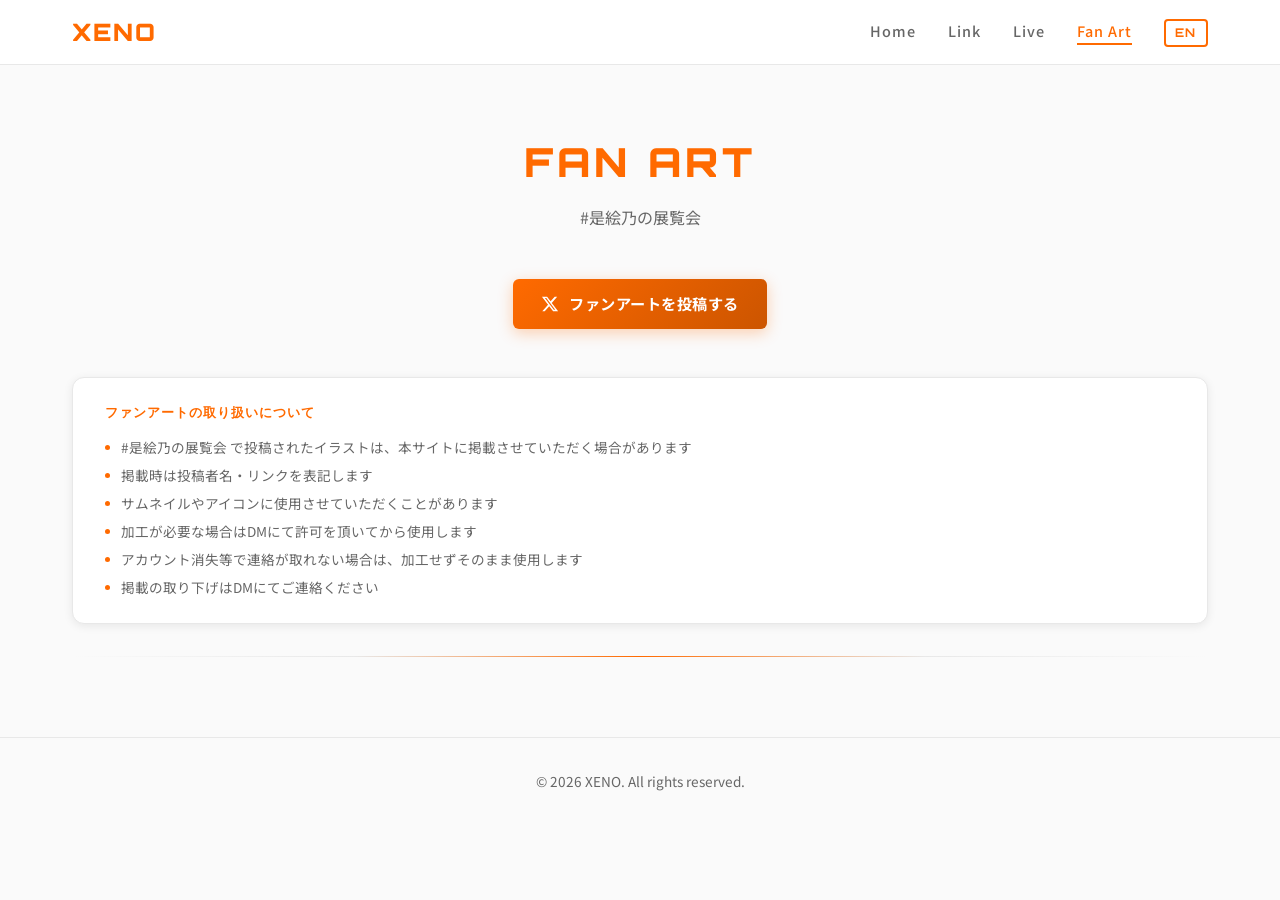
==== fanart/index.html @ fdea64c9 "Add UX improvements: back-to-top button, scroll progress bar, image skeleton - Back-to-top button on" ====
<!DOCTYPE html>
<html lang="ja">
<head>
  <meta charset="UTF-8">
  <meta name="viewport" content="width=device-width, initial-scale=1.0">
  <title>是乃公式サイト - Fan Art</title>
  <link rel="icon" href="/favicon.svg" type="image/svg+xml">
  <!-- OGP -->
  <meta property="og:title" content="Fan Art">
  <meta property="og:description" content="#是絵乃の展覧会 ファンアートギャラリー">
  <meta property="og:url" content="https://xenotadano.com/fanart">
  <meta property="og:type" content="website">
  <meta property="og:site_name" content="Xeno Official">
  <meta name="twitter:card" content="summary">
  <meta name="twitter:title" content="Fan Art">
  <meta name="twitter:description" content="#是絵乃の展覧会 ファンアートギャラリー">
  <meta name="theme-color" content="#ff6a00">
  <link rel="stylesheet" href="../css/style.css?v=20260331b">
</head>
<body>
<div class="page-transition" id="page-transition"></div>

<!-- ===== Header ===== -->
<header>
  <nav>
    <a href="/" class="nav-logo">XENO</a>
    <button class="nav-toggle" onclick="document.querySelector('.nav-links').classList.toggle('open')">
      <span></span><span></span><span></span>
    </button>
    <ul class="nav-links">
      <li><a href="/home">Home</a></li>
      <li><a href="/link">Link</a></li>
      <li><a href="/live">Live</a></li>
      <li><a href="/fanart" class="active">Fan Art</a></li>
      <li><button id="lang-toggle" class="lang-toggle" onclick="setLang(getLang()==='ja'?'en':'ja')">EN</button></li>
    </ul>
  </nav>
</header>

<!-- ===== Fan Art Page ===== -->
<section class="fanart-page">
  <h1 class="page-title fade-in">Fan Art</h1>
  <p class="page-subtitle fade-in">#是絵乃の展覧会</p>

  <div class="fanart-post-wrap fade-in">
    <a href="https://x.com/intent/tweet?hashtags=%E6%98%AF%E7%B5%B5%E4%B9%83%E3%81%AE%E5%B1%95%E8%A6%A7%E4%BC%9A" target="_blank" class="btn btn-primary">
      <svg width="18" height="18" viewBox="0 0 24 24" fill="currentColor" style="vertical-align: middle;"><path d="M18.244 2.25h3.308l-7.227 8.26 8.502 11.24H16.17l-5.214-6.817L4.99 21.75H1.68l7.73-8.835L1.254 2.25H8.08l4.713 6.231zm-1.161 17.52h1.833L7.084 4.126H5.117z"/></svg>
      <span data-i18n="fanart.post_btn">ファンアートを投稿する</span>
    </a>
  </div>

  <!-- Admin panel (hidden by default) -->
  <div id="admin-section" style="display:none;">
    <div class="admin-login" id="admin-login">
      <form id="login-form" onsubmit="return doLogin(event)">
        <input type="password" class="admin-input" id="admin-pass" placeholder="パスワード" style="max-width:240px;" data-i18n-placeholder="fanart.admin.password">
        <button type="submit" class="btn btn-primary">Login</button>
      </form>
    </div>

    <div id="admin-tools" style="display:none;">
      <div class="section-divider" style="margin: 2rem 0;"></div>
      <h2 class="fanart-admin-title" data-i18n="fanart.admin.title">Admin Panel</h2>

      <div class="fanart-admin-search-btn">
        <button class="btn btn-outline" onclick="window.open('https://x.com/search?q=%23%E6%98%AF%E7%B5%B5%E4%B9%83%E3%81%AE%E5%B1%95%E8%A6%A7%E4%BC%9A&f=live', 'xsearch', 'width=500,height=750')">
          <svg width="16" height="16" viewBox="0 0 24 24" fill="currentColor" style="vertical-align: middle;"><path d="M18.244 2.25h3.308l-7.227 8.26 8.502 11.24H16.17l-5.214-6.817L4.99 21.75H1.68l7.73-8.835L1.254 2.25H8.08l4.713 6.231zm-1.161 17.52h1.833L7.084 4.126H5.117z"/></svg>
          <span data-i18n="fanart.admin.search">#是絵乃の展覧会 を検索（別ウィンドウ）</span>
        </button>
      </div>

      <div class="fanart-admin-add">
        <label class="modal-label" data-i18n="fanart.admin.paste_url">ツイートURLを貼り付け</label>
        <div style="display:flex; gap:0.5rem;">
          <input type="text" class="admin-input" id="fanart-url" placeholder="https://x.com/user/status/...">
          <button class="btn btn-primary" onclick="addFanart()" id="add-btn" data-i18n="fanart.admin.add">追加</button>
        </div>
        <p class="fanart-admin-hint" id="add-status"></p>
      </div>

      <!-- Pending list -->
      <div class="fanart-pending-section">
        <h3 class="fanart-pending-title"><span data-i18n="fanart.admin.pending">承認待ち</span> (<span id="pending-count">0</span>)</h3>
        <div id="pending-list" class="fanart-pending-list"></div>
      </div>
    </div>
  </div>

  <!-- Notice -->
  <div class="fanart-notice fade-in">
    <h3 class="fanart-notice-title" data-i18n="fanart.notice.title">ファンアートの取り扱いについて</h3>
    <ul class="fanart-notice-list">
      <li data-i18n-html="fanart.notice.1"><strong>#是絵乃の展覧会</strong> で投稿されたイラストは、本サイトに掲載させていただく場合があります</li>
      <li data-i18n="fanart.notice.2">掲載時は投稿者名・リンクを表記します</li>
      <li data-i18n="fanart.notice.3">サムネイルやアイコンに使用させていただくことがあります</li>
      <li data-i18n="fanart.notice.4">加工が必要な場合はDMにて許可を頂いてから使用します</li>
      <li data-i18n="fanart.notice.5">アカウント消失等で連絡が取れない場合は、加工せずそのまま使用します</li>
      <li data-i18n="fanart.notice.6">掲載の取り下げはDMにてご連絡ください</li>
    </ul>
  </div>

  <div class="section-divider"></div>

  <!-- Gallery -->
  <div class="fanart-gallery" id="fanart-gallery"></div>
  <p class="fanart-empty fade-in" id="fanart-empty" style="display:none;" data-i18n="fanart.empty">まだファンアートがありません</p>
</section>

<!-- ===== Lightbox ===== -->
<div class="fanart-lightbox" id="lightbox" style="display:none;" onclick="closeLightbox()">
  <button class="lightbox-close" onclick="closeLightbox()">&times;</button>
  <img id="lightbox-img" src="" alt="Fan Art" draggable="false">
  <div class="lightbox-info" id="lightbox-info"></div>
</div>

<!-- ===== Reject confirm modal ===== -->
<div class="modal-overlay" id="reject-modal" style="display:none;">
  <div class="modal-content">
    <h3 class="modal-title" data-i18n="fanart.admin.reject_title">却下確認</h3>
    <p data-i18n="fanart.admin.reject_msg">このファンアートを却下しますか？</p>
    <div class="modal-actions">
      <button class="btn btn-outline" onclick="closeRejectModal()" data-i18n="fanart.admin.cancel">キャンセル</button>
      <button class="btn btn-danger" id="reject-confirm-btn" data-i18n="fanart.admin.reject_btn">却下する</button>
    </div>
  </div>
</div>

<!-- ===== Delete confirm modal ===== -->
<div class="modal-overlay" id="delete-modal" style="display:none;">
  <div class="modal-content">
    <h3 class="modal-title" data-i18n="fanart.admin.delete_title">削除確認</h3>
    <p data-i18n="fanart.admin.delete_msg">この承認済みファンアートを削除しますか？</p>
    <div class="modal-actions">
      <button class="btn btn-outline" onclick="closeDeleteModal()" data-i18n="fanart.admin.cancel">キャンセル</button>
      <button class="btn btn-danger" id="delete-confirm-btn" data-i18n="fanart.admin.delete_btn">削除する</button>
    </div>
  </div>
</div>

<!-- ===== Back to Top & Scroll Progress ===== -->
<button class="back-to-top" id="back-to-top" aria-label="トップに戻る">
  <svg viewBox="0 0 24 24" fill="none" stroke="currentColor" stroke-width="2.5" stroke-linecap="round" stroke-linejoin="round"><polyline points="18 15 12 9 6 15"/></svg>
</button>
<div class="scroll-progress" id="scroll-progress"></div>

<!-- ===== Footer ===== -->
<footer>
  <p data-i18n="footer.copyright">&copy; 2026 XENO. All rights reserved.</p>
</footer>

<!-- ===== Scripts ===== -->
<script src="/js/i18n.js"></script>
<script>
  // ===== Config =====
  var WORKER_URL = 'https://youtube-proxy.xenolike1263.workers.dev';
  var adminToken = '';

  // ===== Image protection =====
  document.addEventListener('contextmenu', function(e) {
    if (e.target.closest('.protected-image')) e.preventDefault();
  });
  document.addEventListener('dragstart', function(e) {
    if (e.target.tagName === 'IMG') e.preventDefault();
  });

  // ===== Show admin section if ?admin =====
  if (location.search.includes('admin')) {
    document.getElementById('admin-section').style.display = 'block';
  }

  // ===== Auth =====
  async function doLogin(e) {
    e.preventDefault();
    var pass = document.getElementById('admin-pass').value;
    try {
      var res = await fetch(WORKER_URL + '/admin/login', {
        method: 'POST',
        headers: { 'Content-Type': 'application/json' },
        body: JSON.stringify({ password: pass }),
      });
      var data = await res.json();
      if (data.token) {
        adminToken = data.token;
        document.getElementById('admin-login').style.display = 'none';
        document.getElementById('admin-tools').style.display = 'block';
        loadPending();
        loadGallery();
      } else {
        alert(t('fanart.admin.alert.wrong_pass'));
      }
    } catch (err) {
      alert(t('fanart.admin.alert.login_fail'));
    }
  }

  // ===== Load approved gallery =====
  async function loadGallery() {
    try {
      var res = await fetch(WORKER_URL + '/fanart');
      var items = await res.json();
      var grid = document.getElementById('fanart-gallery');
      var empty = document.getElementById('fanart-empty');

      if (!items || items.length === 0) {
        empty.style.display = 'block';
        return;
      }
      empty.style.display = 'none';

      grid.innerHTML = items.map(function(item) {
        // 最初の画像をメインとして表示
        var imgUrl = item.images[0];
        return '<div class="fanart-card fade-in">' +
          '<div class="fanart-image protected-image" onclick="openLightbox(\'' + encodeURIComponent(JSON.stringify(item)) + '\')">' +
            '<img src="' + imgUrl + '" alt="Fan Art by @' + item.authorHandle + '" draggable="false" loading="lazy">' +
            '<div class="image-shield"></div>' +
            (item.images.length > 1 ? '<span class="fanart-multi">' + item.images.length + '</span>' : '') +
          '</div>' +
          '<div class="fanart-info">' +
            '<img src="' + item.authorAvatar + '" class="fanart-avatar" alt="" draggable="false">' +
            '<div class="fanart-author-wrap">' +
              '<span class="fanart-author">' + escapeHtml(item.authorName) + '</span>' +
              '<a href="https://x.com/' + item.authorHandle + '" target="_blank" class="fanart-handle">@' + item.authorHandle + '</a>' +
            '</div>' +
            '<a href="' + item.tweetUrl + '" target="_blank" class="fanart-tweet-link" title="' + t('fanart.view_post') + '">' +
              '<svg width="16" height="16" viewBox="0 0 24 24" fill="currentColor"><path d="M18.244 2.25h3.308l-7.227 8.26 8.502 11.24H16.17l-5.214-6.817L4.99 21.75H1.68l7.73-8.835L1.254 2.25H8.08l4.713 6.231zm-1.161 17.52h1.833L7.084 4.126H5.117z"/></svg>' +
            '</a>' +
          '</div>' +
          (adminToken ? '<div class="fanart-admin-bar"><button class="btn btn-danger fanart-delete-btn" onclick="openDeleteModal(\'' + item.id + '\')">' + t('fanart.admin.delete_btn') + '</button></div>' : '') +
        '</div>';
      }).join('');

      // Observe for scroll animation
      document.querySelectorAll('.fanart-card.fade-in').forEach(function(el) {
        observer.observe(el);
      });
    } catch (e) {
      console.error('Gallery load error:', e);
    }
  }

  // ===== Load pending (admin) =====
  async function loadPending() {
    try {
      var res = await fetch(WORKER_URL + '/fanart/pending', {
        headers: { 'Authorization': 'Bearer ' + adminToken },
      });
      var items = await res.json();
      document.getElementById('pending-count').textContent = items.length;
      var list = document.getElementById('pending-list');

      if (!items || items.length === 0) {
        list.innerHTML = '<p class="fanart-pending-empty">' + t('fanart.admin.pending_empty') + '</p>';
        return;
      }

      list.innerHTML = items.map(function(item) {
        return '<div class="fanart-pending-card" id="pending-' + item.id + '">' +
          '<div class="fanart-pending-images">' +
            item.images.map(function(img) {
              return '<img src="' + img + '" alt="" draggable="false" loading="lazy">';
            }).join('') +
          '</div>' +
          '<div class="fanart-pending-info">' +
            '<div class="fanart-pending-author">' +
              '<img src="' + item.authorAvatar + '" class="fanart-avatar" alt="">' +
              '<div>' +
                '<strong>' + escapeHtml(item.authorName) + '</strong>' +
                '<span class="fanart-handle">@' + item.authorHandle + '</span>' +
              '</div>' +
            '</div>' +
            '<p class="fanart-pending-text">' + escapeHtml(item.text).substring(0, 100) + '</p>' +
            '<a href="' + item.tweetUrl + '" target="_blank" class="fanart-pending-link">' + t('fanart.admin.verify_post') + '</a>' +
          '</div>' +
          '<div class="fanart-pending-actions">' +
            '<button class="btn btn-primary" onclick="approveFanart(\'' + item.id + '\')">' + t('fanart.admin.approve') + '</button>' +
            '<button class="btn btn-danger" onclick="openRejectModal(\'' + item.id + '\')">' + t('fanart.admin.reject') + '</button>' +
          '</div>' +
        '</div>';
      }).join('');
    } catch (e) {
      console.error('Pending load error:', e);
    }
  }

  // ===== Add fanart =====
  async function addFanart() {
    var urlInput = document.getElementById('fanart-url');
    var status = document.getElementById('add-status');
    var btn = document.getElementById('add-btn');
    var url = urlInput.value.trim();

    if (!url) return;
    if (!/(?:twitter\.com|x\.com)\/\w+\/status\/\d+/.test(url)) {
      status.textContent = t('fanart.admin.alert.invalid_url');
      status.style.color = '#e53935';
      return;
    }

    btn.disabled = true;
    btn.textContent = t('fanart.admin.fetching');
    status.textContent = '';

    try {
      var res = await fetch(WORKER_URL + '/fanart', {
        method: 'POST',
        headers: {
          'Content-Type': 'application/json',
          'Authorization': 'Bearer ' + adminToken,
        },
        body: JSON.stringify({ url: url }),
      });
      var data = await res.json();

      if (res.ok) {
        status.textContent = t('fanart.admin.alert.added');
        status.style.color = '#43a047';
        urlInput.value = '';
        loadPending();
      } else {
        status.textContent = data.error || t('fanart.admin.alert.error');
        status.style.color = '#e53935';
      }
    } catch (e) {
      status.textContent = t('fanart.admin.alert.comm_error');
      status.style.color = '#e53935';
    }

    btn.disabled = false;
    btn.textContent = t('fanart.admin.add');
  }

  // ===== Approve =====
  async function approveFanart(id) {
    try {
      var res = await fetch(WORKER_URL + '/fanart/' + id + '/approve', {
        method: 'POST',
        headers: { 'Authorization': 'Bearer ' + adminToken },
      });
      if (res.ok) {
        loadPending();
        loadGallery();
      } else {
        var data = await res.json();
        alert(data.error || t('fanart.admin.alert.error'));
      }
    } catch (e) {
      alert(t('fanart.admin.alert.comm_error'));
    }
  }

  // ===== Reject =====
  var rejectTargetId = '';

  function openRejectModal(id) {
    rejectTargetId = id;
    document.getElementById('reject-modal').style.display = 'flex';
  }

  function closeRejectModal() {
    rejectTargetId = '';
    document.getElementById('reject-modal').style.display = 'none';
  }

  document.getElementById('reject-confirm-btn').addEventListener('click', async function() {
    if (!rejectTargetId) return;
    try {
      var res = await fetch(WORKER_URL + '/fanart/' + rejectTargetId + '/reject', {
        method: 'POST',
        headers: { 'Authorization': 'Bearer ' + adminToken },
      });
      if (res.ok) {
        closeRejectModal();
        loadPending();
      } else {
        var data = await res.json();
        alert(data.error || t('fanart.admin.alert.error'));
      }
    } catch (e) {
      alert(t('fanart.admin.alert.comm_error'));
    }
  });

  // ===== Delete approved =====
  var deleteTargetId = '';

  function openDeleteModal(id) {
    deleteTargetId = id;
    document.getElementById('delete-modal').style.display = 'flex';
  }

  function closeDeleteModal() {
    deleteTargetId = '';
    document.getElementById('delete-modal').style.display = 'none';
  }

  document.getElementById('delete-confirm-btn').addEventListener('click', async function() {
    if (!deleteTargetId) return;
    try {
      var res = await fetch(WORKER_URL + '/fanart/' + deleteTargetId + '/delete', {
        method: 'POST',
        headers: { 'Authorization': 'Bearer ' + adminToken },
      });
      if (res.ok) {
        closeDeleteModal();
        loadGallery();
      } else {
        var data = await res.json();
        alert(data.error || t('fanart.admin.alert.error'));
      }
    } catch (e) {
      alert(t('fanart.admin.alert.comm_error'));
    }
  });

  // ===== Lightbox =====
  var lightboxImages = [];
  var lightboxIndex = 0;

  function openLightbox(encodedItem) {
    var item = JSON.parse(decodeURIComponent(encodedItem));
    lightboxImages = item.images;
    lightboxIndex = 0;
    showLightboxImage(item);
    document.getElementById('lightbox').style.display = 'flex';
    document.body.style.overflow = 'hidden';
  }

  function showLightboxImage(item) {
    document.getElementById('lightbox-img').src = lightboxImages[lightboxIndex];
    var info = document.getElementById('lightbox-info');
    info.innerHTML = '<span>' + escapeHtml(item.authorName) + ' @' + item.authorHandle + '</span>' +
      '<a href="' + item.tweetUrl + '" target="_blank">' + t('fanart.view_post') + '</a>';
  }

  function closeLightbox() {
    document.getElementById('lightbox').style.display = 'none';
    document.body.style.overflow = '';
  }

  document.addEventListener('keydown', function(e) {
    if (e.key === 'Escape') closeLightbox();
  });

  // ===== Utility =====
  function escapeHtml(text) {
    var d = document.createElement('div');
    d.textContent = text;
    return d.innerHTML;
  }

  // ===== Scroll Animations =====
  var observer = new IntersectionObserver(function(entries) {
    entries.forEach(function(entry) {
      if (entry.isIntersecting) entry.target.classList.add('visible');
    });
  }, { threshold: 0.1 });

  document.querySelectorAll('.fade-in, .fade-in-left, .fade-in-right').forEach(function(el) {
    observer.observe(el);
  });

  // ===== Header shadow + Back to Top + Scroll Progress =====
  var backToTop = document.getElementById('back-to-top');
  var scrollProgress = document.getElementById('scroll-progress');

  window.addEventListener('scroll', function() {
    document.querySelector('header').classList.toggle('scrolled', window.scrollY > 10);
    backToTop.classList.toggle('visible', window.scrollY > 400);
    var scrollTop = window.scrollY;
    var docHeight = document.documentElement.scrollHeight - window.innerHeight;
    var percent = docHeight > 0 ? (scrollTop / docHeight) * 100 : 0;
    scrollProgress.style.width = percent + '%';
  });

  backToTop.addEventListener('click', function() {
    window.scrollTo({ top: 0, behavior: 'smooth' });
  });

  // ===== Page Transition =====
  document.querySelectorAll('a[href^="/"]').forEach(function(link) {
    link.addEventListener('click', function(e) {
      var href = this.getAttribute('href');
      if (href === window.location.pathname) return;
      e.preventDefault();
      var overlay = document.getElementById('page-transition');
      overlay.classList.add('active');
      setTimeout(function() { window.location.href = href; }, 300);
    });
  });

  // ===== URL入力でEnterキー対応 =====
  document.getElementById('fanart-url').addEventListener('keydown', function(e) {
    if (e.key === 'Enter') { e.preventDefault(); addFanart(); }
  });

  // ===== Init =====
  loadGallery();
</script>

</body>
</html>
---- css/style.css ----
/* ===== Base & Reset ===== */
@import url('https://fonts.googleapis.com/css2?family=Orbitron:wght@400;700;900&family=Noto+Sans+JP:wght@400;500;700&display=swap');

*, *::before, *::after {
  margin: 0;
  padding: 0;
  box-sizing: border-box;
}

:root {
  --orange: #ff6a00;
  --orange-light: #ff9a40;
  --orange-dark: #cc5500;
  --bg: #fafafa;
  --bg-card: #ffffff;
  --bg-card-hover: #fff8f2;
  --text: #1a1a1a;
  --text-dim: #666;
  --border: #e8e8e8;
  --shadow: rgba(0, 0, 0, 0.08);
}

html {
  scroll-behavior: smooth;
}

body {
  font-family: 'Noto Sans JP', sans-serif;
  background-color: var(--bg);
  color: var(--text);
  line-height: 1.7;
  overflow-x: hidden;
}

/* ===== Scrollbar ===== */
::-webkit-scrollbar { width: 8px; }
::-webkit-scrollbar-track { background: var(--bg); }
::-webkit-scrollbar-thumb { background: var(--orange-dark); border-radius: 4px; }
::-webkit-scrollbar-thumb:hover { background: var(--orange); }

/* ===== Header / Nav ===== */
header {
  position: fixed;
  top: 0;
  width: 100%;
  z-index: 100;
  background: rgba(255, 255, 255, 0.9);
  backdrop-filter: blur(12px);
  border-bottom: 1px solid var(--border);
  transition: box-shadow 0.3s;
}

header.scrolled {
  box-shadow: 0 4px 20px rgba(0, 0, 0, 0.08);
}

nav {
  max-width: 1200px;
  margin: 0 auto;
  padding: 0 2rem;
  height: 64px;
  display: flex;
  align-items: center;
  justify-content: space-between;
}

.nav-logo {
  font-family: 'Orbitron', sans-serif;
  font-weight: 900;
  font-size: 1.5rem;
  color: var(--orange);
  text-decoration: none;
  text-transform: uppercase;
  letter-spacing: 2px;
}

.nav-links {
  display: flex;
  gap: 2rem;
  list-style: none;
}

.nav-links a {
  color: var(--text-dim);
  text-decoration: none;
  font-size: 0.9rem;
  font-weight: 500;
  letter-spacing: 1px;
  transition: color 0.3s;
  position: relative;
}

.nav-links a::after {
  content: '';
  position: absolute;
  bottom: -4px;
  left: 0;
  width: 0;
  height: 2px;
  background: var(--orange);
  transition: width 0.3s;
}

.nav-links a:hover,
.nav-links a.active {
  color: var(--orange);
}

.nav-links a:hover::after,
.nav-links a.active::after {
  width: 100%;
}

/* Hamburger (mobile) */
.nav-toggle {
  display: none;
  flex-direction: column;
  gap: 5px;
  cursor: pointer;
  background: none;
  border: none;
  padding: 4px;
}

.nav-toggle span {
  width: 24px;
  height: 2px;
  background: var(--orange);
  transition: transform 0.3s, opacity 0.3s;
}

/* Language Toggle */
.lang-toggle {
  background: none;
  border: 2px solid var(--orange);
  color: var(--orange);
  font-family: 'Orbitron', sans-serif;
  font-size: 0.75rem;
  font-weight: 700;
  letter-spacing: 1px;
  padding: 0.25rem 0.6rem;
  border-radius: 4px;
  cursor: pointer;
  transition: background 0.3s, color 0.3s;
  line-height: 1.4;
}

.lang-toggle:hover {
  background: var(--orange);
  color: #fff;
}

/* ===== Hero Section ===== */
.hero {
  position: relative;
  min-height: 100vh;
  display: flex;
  align-items: center;
  justify-content: center;
  padding: 6rem 2rem 2rem;
  overflow: hidden;
}

.hero::before {
  content: '';
  position: absolute;
  top: -50%;
  right: -20%;
  width: 700px;
  height: 700px;
  background: radial-gradient(circle, rgba(255, 106, 0, 0.08) 0%, transparent 70%);
  border-radius: 50%;
  pointer-events: none;
}

.hero::after {
  content: '';
  position: absolute;
  bottom: -30%;
  left: -10%;
  width: 500px;
  height: 500px;
  background: radial-gradient(circle, rgba(255, 106, 0, 0.05) 0%, transparent 70%);
  border-radius: 50%;
  pointer-events: none;
}

.hero-content {
  max-width: 1000px;
  width: 100%;
  position: relative;
  z-index: 1;
}

.hero-visual {
  display: flex;
  align-items: center;
  justify-content: center;
  gap: 4rem;
}

/* Character Image */
.character-img {
  position: relative;
  flex-shrink: 0;
}

.character-img img {
  width: 500px;
  height: auto;
  display: block;
  user-select: none;
  -webkit-user-select: none;
  -webkit-user-drag: none;
  pointer-events: none;
  filter: drop-shadow(0 0 30px rgba(255, 106, 0, 0.15));
  transition: filter 0.5s;
}

.character-img:hover img {
  filter: drop-shadow(0 0 40px rgba(255, 106, 0, 0.25));
}

.image-shield {
  position: absolute;
  top: 0;
  left: 0;
  width: 100%;
  height: 100%;
  z-index: 2;
}

.hero-text {
  text-align: left;
}

.hero h1 {
  font-family: 'Orbitron', sans-serif;
  font-size: clamp(2rem, 5vw, 3.5rem);
  font-weight: 900;
  text-transform: uppercase;
  letter-spacing: 4px;
  margin-bottom: 0.5rem;
  color: var(--orange);
}

.hero .subtitle {
  font-size: 1.1rem;
  color: var(--text-dim);
  margin-bottom: 2.5rem;
}

.hero-links {
  display: flex;
  gap: 1rem;
  flex-wrap: wrap;
}

/* ===== Buttons ===== */
.btn {
  display: inline-flex;
  align-items: center;
  gap: 0.5rem;
  padding: 0.75rem 1.8rem;
  border-radius: 6px;
  text-decoration: none;
  font-weight: 700;
  font-size: 0.95rem;
  letter-spacing: 0.5px;
  transition: all 0.3s;
  border: none;
  cursor: pointer;
}

.btn-primary {
  background: linear-gradient(135deg, var(--orange), var(--orange-dark));
  color: #fff;
  box-shadow: 0 4px 15px rgba(255, 106, 0, 0.3);
}

.btn-primary:hover {
  transform: translateY(-2px);
  box-shadow: 0 6px 25px rgba(255, 106, 0, 0.4);
}

.btn-outline {
  background: transparent;
  color: var(--orange);
  border: 2px solid var(--orange);
}

.btn-outline:hover {
  background: rgba(255, 106, 0, 0.08);
  transform: translateY(-2px);
}

.btn-discord {
  background: #5865F2;
  color: #fff;
}

.btn-discord:hover {
  background: #4752c4;
  transform: translateY(-2px);
  box-shadow: 0 4px 20px rgba(88, 101, 242, 0.3);
}

/* ===== Sections ===== */
section {
  max-width: 1200px;
  margin: 0 auto;
  padding: 5rem 2rem;
}

.section-title {
  font-family: 'Orbitron', sans-serif;
  font-size: 1.8rem;
  font-weight: 700;
  text-transform: uppercase;
  letter-spacing: 2px;
  margin-bottom: 3rem;
  text-align: center;
  color: var(--orange);
}

.section-title::after {
  content: '';
  display: block;
  width: 60px;
  height: 3px;
  background: linear-gradient(90deg, var(--orange), var(--orange-light));
  margin: 0.8rem auto 0;
  border-radius: 2px;
  transition: width 0.5s;
}

.section-title:hover::after {
  width: 120px;
}

/* ===== Cards Grid ===== */
.card-grid {
  display: grid;
  grid-template-columns: repeat(auto-fit, minmax(300px, 1fr));
  gap: 1.5rem;
}

.card {
  background: var(--bg-card);
  border: 1px solid var(--border);
  border-radius: 12px;
  padding: 2rem;
  transition: all 0.3s;
  position: relative;
  overflow: hidden;
  box-shadow: 0 2px 10px var(--shadow);
}

.card::before {
  content: '';
  position: absolute;
  top: 0;
  left: 0;
  width: 100%;
  height: 3px;
  background: linear-gradient(90deg, transparent, var(--orange), transparent);
  opacity: 0;
  transition: opacity 0.3s;
}

.card:hover {
  background: var(--bg-card-hover);
  border-color: rgba(255, 106, 0, 0.3);
  transform: translateY(-4px);
  box-shadow: 0 8px 30px rgba(0, 0, 0, 0.1);
}

.card:hover::before {
  opacity: 1;
}

.card-tag {
  display: inline-block;
  padding: 0.25rem 0.75rem;
  background: rgba(255, 106, 0, 0.1);
  color: var(--orange);
  border-radius: 20px;
  font-size: 0.75rem;
  font-weight: 700;
  letter-spacing: 1px;
  text-transform: uppercase;
  margin-bottom: 1rem;
}

.card h3 {
  font-family: 'Orbitron', sans-serif;
  font-size: 1.2rem;
  margin-bottom: 0.75rem;
  color: var(--text);
}

.card p {
  color: var(--text-dim);
  font-size: 0.95rem;
  margin-bottom: 1.2rem;
}

.card .btn {
  font-size: 0.85rem;
  padding: 0.5rem 1.2rem;
}

/* ===== SNS Tabs ===== */
.sns-tabs {
  display: flex;
  justify-content: center;
  gap: 0;
  margin-bottom: 2rem;
  border-bottom: 2px solid var(--border);
}

.sns-tab {
  padding: 0.8rem 2rem;
  background: none;
  border: none;
  font-family: 'Orbitron', sans-serif;
  font-size: 0.95rem;
  font-weight: 700;
  color: var(--text-dim);
  cursor: pointer;
  position: relative;
  transition: color 0.3s;
}

.sns-tab::after {
  content: '';
  position: absolute;
  bottom: -2px;
  left: 0;
  width: 100%;
  height: 2px;
  background: var(--orange);
  transform: scaleX(0);
  transition: transform 0.3s;
}

.sns-tab:hover {
  color: var(--text);
}

.sns-tab.active {
  color: var(--orange);
}

.sns-tab.active::after {
  transform: scaleX(1);
}

.sns-panels {
  max-width: 600px;
  margin: 0 auto;
}

.sns-panel {
  display: none;
  background: var(--bg-card);
  border: 1px solid var(--border);
  border-radius: 12px;
  padding: 2.5rem;
  text-align: center;
  box-shadow: 0 2px 10px var(--shadow);
  animation: fadeIn 0.3s ease;
}

.sns-panel.active {
  display: block;
}

.sns-panel h3 {
  font-family: 'Orbitron', sans-serif;
  font-size: 1.3rem;
  color: var(--text);
  margin-bottom: 1rem;
}

.sns-panel p {
  color: var(--text-dim);
  margin-bottom: 1.5rem;
  font-size: 0.95rem;
}

@keyframes fadeIn {
  from { opacity: 0; transform: translateY(8px); }
  to { opacity: 1; transform: translateY(0); }
}

/* ===== Link Page ===== */
.link-page {
  max-width: 700px;
  margin: 0 auto;
  padding: 8rem 2rem 5rem;
}

.page-title {
  font-family: 'Orbitron', sans-serif;
  font-size: 2.5rem;
  font-weight: 900;
  text-transform: uppercase;
  letter-spacing: 4px;
  color: var(--orange);
  text-align: center;
  margin-bottom: 0.5rem;
}

.page-subtitle {
  text-align: center;
  color: var(--text-dim);
  margin-bottom: 3rem;
}

.link-list {
  display: flex;
  flex-direction: column;
  gap: 1rem;
}

.link-card {
  display: flex;
  align-items: center;
  gap: 1.2rem;
  background: var(--bg-card);
  border: 1px solid var(--border);
  border-radius: 12px;
  padding: 1.2rem 1.5rem;
  text-decoration: none;
  color: var(--text);
  transition: all 0.3s;
  box-shadow: 0 2px 10px var(--shadow);
}

.link-card:hover {
  transform: translateX(8px);
  border-color: rgba(255, 106, 0, 0.3);
  box-shadow: 0 4px 20px rgba(255, 106, 0, 0.1);
  background: var(--bg-card-hover);
}

.link-icon {
  width: 48px;
  height: 48px;
  border-radius: 12px;
  display: flex;
  align-items: center;
  justify-content: center;
  flex-shrink: 0;
}

.link-info {
  flex: 1;
}

.link-info h3 {
  font-family: 'Orbitron', sans-serif;
  font-size: 1rem;
  font-weight: 700;
  margin-bottom: 0.2rem;
}

.link-info p {
  color: var(--text-dim);
  font-size: 0.85rem;
}

.link-arrow {
  color: var(--orange);
  font-size: 1.2rem;
  transition: transform 0.3s;
}

.link-card:hover .link-arrow {
  transform: translateX(4px);
}

#gallery {
  overflow: hidden;
}

/* ===== Costume Frame & Carousel ===== */
.costume-frame {
  display: flex;
  align-items: center;
  justify-content: center;
  gap: 1rem;
  margin: 0 auto 1rem;
}

.costume-stage {
  flex: 1;
  max-width: 1000px;
  overflow: hidden;
  background: var(--bg-card);
  border: 1px solid var(--border);
  border-radius: 16px;
  box-shadow: 0 2px 10px var(--shadow);
}

.costume-slide {
  transition: transform 0.4s ease, opacity 0.4s ease;
}

.costume-slide.slide-out-left {
  transform: translateX(-100%);
  opacity: 0;
}

.costume-slide.slide-out-right {
  transform: translateX(100%);
  opacity: 0;
}

.costume-slide.slide-in-left {
  animation: costumeSlideInLeft 0.4s ease;
}

.costume-slide.slide-in-right {
  animation: costumeSlideInRight 0.4s ease;
}

@keyframes costumeSlideInLeft {
  from { transform: translateX(-100%); opacity: 0; }
  to { transform: translateX(0); opacity: 1; }
}

@keyframes costumeSlideInRight {
  from { transform: translateX(100%); opacity: 0; }
  to { transform: translateX(0); opacity: 1; }
}

/* Display: 立ち絵左 + 差分右 */
.costume-display {
  display: flex;
  align-items: center;
  justify-content: center;
  padding: 2rem;
  gap: 2rem;
  min-height: 600px;
}

.costume-image {
  position: relative;
  flex-shrink: 0;
}

.costume-image img {
  max-height: 800px;
  width: auto;
  max-width: 100%;
  object-fit: contain;
  display: block;
  user-select: none;
  -webkit-user-select: none;
  -webkit-user-drag: none;
  pointer-events: none;
  filter: drop-shadow(0 0 20px rgba(255, 106, 0, 0.1));
  transition: opacity 0.2s ease;
}

/* Expression Bubbles */
.expression-bubbles {
  display: flex;
  flex-direction: column;
  gap: 1.5rem;
  align-items: center;
  padding: 1rem 0;
}

.expression-bubble {
  position: relative;
  width: 130px;
  height: 130px;
  border-radius: 50%;
  overflow: hidden;
  border: 3px solid var(--orange);
  box-shadow: 0 4px 15px rgba(255, 106, 0, 0.15);
  transition: transform 0.3s, box-shadow 0.3s;
}

.expression-bubble:hover {
  transform: scale(1.1);
  box-shadow: 0 6px 25px rgba(255, 106, 0, 0.3);
}

.expression-bubble img {
  width: 100%;
  height: 100%;
  object-fit: cover;
  user-select: none;
  -webkit-user-select: none;
  -webkit-user-drag: none;
  pointer-events: none;
}

.expression-bubble-label {
  position: absolute;
  bottom: 0;
  left: 0;
  width: 100%;
  text-align: center;
  font-family: 'Orbitron', sans-serif;
  font-size: 0.6rem;
  font-weight: 700;
  color: #fff;
  background: rgba(255, 106, 0, 0.8);
  padding: 0.15rem 0;
  letter-spacing: 1px;
}

/* まばらに配置 */
.expression-bubble-1 { transform: translateX(-20px); }
.expression-bubble-2 { transform: translateX(25px); }
.expression-bubble-3 { transform: translateX(-10px); }

/* ふよふよアニメーション */
.expression-bubble-1 { animation: floatBubble1 3s ease-in-out infinite; }
.expression-bubble-2 { animation: floatBubble2 3.5s ease-in-out 0.4s infinite; }
.expression-bubble-3 { animation: floatBubble3 2.8s ease-in-out 0.8s infinite; }

@keyframes floatBubble1 {
  0%, 100% { transform: translateX(-20px) translateY(0); }
  50% { transform: translateX(-20px) translateY(-12px); }
}

@keyframes floatBubble2 {
  0%, 100% { transform: translateX(25px) translateY(0); }
  50% { transform: translateX(25px) translateY(-10px); }
}

@keyframes floatBubble3 {
  0%, 100% { transform: translateX(-10px) translateY(0); }
  50% { transform: translateX(-10px) translateY(-14px); }
}

.costume-name {
  font-family: 'Orbitron', sans-serif;
  font-size: 1rem;
  font-weight: 700;
  color: var(--text);
  text-align: center;
  margin-top: 1rem;
  letter-spacing: 1px;
}

.costume-toggle {
  display: flex;
  justify-content: center;
  gap: 0.5rem;
  margin-top: 0.6rem;
}

.costume-toggle-btn {
  padding: 0.3rem 1rem;
  border: 2px solid var(--border);
  border-radius: 20px;
  background: transparent;
  color: var(--text-dim);
  font-size: 0.75rem;
  font-weight: 700;
  cursor: pointer;
  transition: all 0.3s;
}

.costume-toggle-btn.active {
  border-color: var(--orange);
  color: var(--orange);
  background: rgba(255, 106, 0, 0.08);
}

.costume-toggle-btn:hover {
  border-color: var(--orange-light);
  color: var(--orange);
}

.costume-arrow {
  background: none;
  border: 2px solid var(--border);
  width: 64px;
  height: 64px;
  border-radius: 50%;
  font-size: 2rem;
  color: var(--text-dim);
  cursor: pointer;
  transition: all 0.3s;
  display: flex;
  align-items: center;
  justify-content: center;
  flex-shrink: 0;
  z-index: 2;
  transform: translateY(-15%);
}

.costume-arrow:hover {
  border-color: var(--orange);
  color: var(--orange);
  background: rgba(255, 106, 0, 0.05);
}

.costume-dots {
  display: flex;
  justify-content: center;
  gap: 0.5rem;
  margin-top: 1rem;
}

.costume-dot {
  width: 8px;
  height: 8px;
  border-radius: 50%;
  background: var(--border);
  transition: all 0.3s;
}

.costume-dot.active {
  background: var(--orange);
  transform: scale(1.3);
}

.gallery-placeholder {
  text-align: center;
  color: var(--text-dim);
  font-size: 0.95rem;
  padding: 2rem;
}

@media (max-width: 768px) {
  .costume-display {
    flex-direction: column;
    padding: 1.5rem 1rem;
    min-height: auto;
  }

  .costume-image img {
    max-height: 500px;
  }

  .expression-bubbles {
    flex-direction: row;
    flex-wrap: wrap;
    justify-content: center;
    gap: 1rem;
  }

  .expression-bubble {
    width: 90px;
    height: 90px;
  }

  .expression-bubble-1 { transform: translateX(0) translateY(-5px); }
  .expression-bubble-2 { transform: translateX(0) translateY(8px); }
  .expression-bubble-3 { transform: translateX(0) translateY(-3px); }

  @keyframes floatBubble1 {
    0%, 100% { transform: translateX(0) translateY(-5px); }
    50% { transform: translateX(0) translateY(-15px); }
  }
  @keyframes floatBubble2 {
    0%, 100% { transform: translateX(0) translateY(8px); }
    50% { transform: translateX(0) translateY(-2px); }
  }
  @keyframes floatBubble3 {
    0%, 100% { transform: translateX(0) translateY(-3px); }
    50% { transform: translateX(0) translateY(-13px); }
  }

  .costume-arrow {
    width: 50px;
    height: 50px;
    font-size: 1.6rem;
  }
}

/* ===== Profile Section ===== */
.profile-bio {
  background: var(--bg-card);
  border: 1px solid var(--border);
  border-radius: 12px;
  padding: 1.5rem 2rem;
  margin-bottom: 2rem;
  box-shadow: 0 2px 10px var(--shadow);
  line-height: 1.9;
  color: var(--text);
  font-size: 0.95rem;
}

.profile-grid {
  display: grid;
  grid-template-columns: repeat(2, 1fr);
  gap: 1.2rem;
}

.profile-card {
  background: var(--bg-card);
  border: 1px solid var(--border);
  border-radius: 12px;
  padding: 1.5rem;
  box-shadow: 0 2px 10px var(--shadow);
  transition: all 0.3s;
  position: relative;
  overflow: hidden;
}

.profile-card::before {
  content: '';
  position: absolute;
  top: 0;
  left: 0;
  width: 100%;
  height: 3px;
  background: linear-gradient(90deg, var(--orange), var(--orange-light));
  opacity: 0;
  transition: opacity 0.3s;
}

.profile-card:hover {
  transform: translateY(-3px);
  border-color: rgba(255, 106, 0, 0.3);
  box-shadow: 0 6px 24px rgba(0, 0, 0, 0.1);
}

.profile-card:hover::before {
  opacity: 1;
}

.profile-card-label {
  display: inline-block;
  font-family: 'Orbitron', sans-serif;
  font-size: 0.7rem;
  font-weight: 700;
  text-transform: uppercase;
  letter-spacing: 2px;
  color: var(--orange);
  background: rgba(255, 106, 0, 0.08);
  padding: 0.2rem 0.7rem;
  border-radius: 20px;
  margin-bottom: 1rem;
}

.profile-card-body {
  color: var(--text);
}

.profile-list {
  list-style: none;
  display: flex;
  flex-direction: column;
  gap: 0.5rem;
}

.profile-list li {
  position: relative;
  padding-left: 1rem;
  font-size: 0.9rem;
}

.profile-list li::before {
  content: '';
  position: absolute;
  left: 0;
  top: 0.6em;
  width: 6px;
  height: 6px;
  background: var(--orange);
  border-radius: 50%;
}

.profile-goal {
  font-size: 0.85rem;
  font-weight: 500;
  color: var(--text-dim);
}

.profile-goal strong {
  font-family: 'Orbitron', sans-serif;
  font-size: 1.2rem;
  font-weight: 900;
  color: var(--orange);
}

.profile-sub-now {
  font-family: 'Noto Sans JP', sans-serif;
  font-size: 1rem;
  font-weight: 700;
  color: var(--text-dim);
  margin-top: 0.5rem;
  text-align: center;
  white-space: nowrap;
}

/* 目標達成時 */
.profile-sub-now.achieved {
  color: #e53935;
  animation: bounce 0.6s ease infinite;
}

@keyframes bounce {
  0%, 100% { transform: translateY(0); }
  30% { transform: translateY(-8px); }
  50% { transform: translateY(0); }
  70% { transform: translateY(-4px); }
}

.profile-birthday {
  font-family: 'Orbitron', sans-serif;
  font-size: 2.2rem;
  font-weight: 900;
  color: var(--text);
}

.profile-date-sep {
  color: var(--orange);
  margin: 0 0.1rem;
}

.profile-fanname {
  font-size: 1.6rem;
  font-weight: 700;
  color: var(--text);
}

.profile-fanname-reading {
  font-size: 0.85rem;
  color: var(--text-dim);
  margin-top: 0.2rem;
}

@media (max-width: 768px) {
  .profile-grid {
    grid-template-columns: 1fr;
  }

  .profile-card-body {
    text-align: center;
  }

  .profile-list {
    align-items: center;
  }
}

/* ===== Live Page ===== */
.live-page {
  max-width: 1200px;
  margin: 0 auto;
  padding: 8rem 2rem 5rem;
}

.live-section {
  margin-bottom: 3rem;
}

.live-section-title {
  font-family: 'Orbitron', sans-serif;
  font-size: 1.3rem;
  font-weight: 700;
  color: var(--text);
  margin-bottom: 1.5rem;
  display: flex;
  align-items: center;
  gap: 0.5rem;
}

.live-dot {
  width: 10px;
  height: 10px;
  background: #ff0000;
  border-radius: 50%;
  animation: pulse 1.5s infinite;
}

@keyframes pulse {
  0%, 100% { opacity: 1; }
  50% { opacity: 0.4; }
}

.live-content {
  display: flex;
  gap: 1.5rem;
  flex-wrap: wrap;
}

.live-empty {
  color: var(--text-dim);
  font-size: 0.95rem;
}

/* Featured (配信中・予約配信) */
.live-featured .video-card {
  flex: 0 0 480px;
}

.live-featured .video-thumb {
  border-radius: 14px;
}

.live-featured .video-title {
  font-size: 1.1rem;
  font-weight: 700;
  margin-top: 0.3rem;
}

/* Video Cards */
.video-row {
  display: flex;
  gap: 1.2rem;
  overflow-x: auto;
  padding-bottom: 0.5rem;
}

.video-card {
  flex: 0 0 220px;
  text-decoration: none;
  color: var(--text);
  transition: transform 0.3s;
}

.video-card:hover {
  transform: translateY(-4px);
}

.video-thumb {
  position: relative;
  border-radius: 10px;
  overflow: hidden;
  margin-bottom: 0.5rem;
  box-shadow: 0 2px 10px var(--shadow);
}

.video-thumb img {
  width: 100%;
  height: auto;
  display: block;
}

.video-live-badge {
  position: absolute;
  top: 8px;
  left: 8px;
  background: #ff0000;
  color: #fff;
  font-size: 0.7rem;
  font-weight: 700;
  padding: 0.2rem 0.5rem;
  border-radius: 4px;
  letter-spacing: 1px;
}

.video-title {
  font-size: 0.85rem;
  font-weight: 500;
  color: var(--text);
  display: -webkit-box;
  -webkit-line-clamp: 2;
  -webkit-box-orient: vertical;
  overflow: hidden;
}

.video-date {
  font-size: 0.8rem;
  color: var(--orange);
  font-weight: 700;
  margin-top: 0.3rem;
}

/* ===== Schedule Page ===== */
.schedule-page {
  max-width: 900px;
  margin: 0 auto;
  padding: 8rem 2rem 5rem;
}

.cal-nav {
  display: flex;
  align-items: center;
  justify-content: center;
  gap: 1.5rem;
  margin-bottom: 2rem;
}

.cal-nav-btn {
  background: none;
  border: 2px solid var(--orange);
  color: var(--orange);
  width: 36px;
  height: 36px;
  border-radius: 50%;
  font-size: 1rem;
  font-weight: 700;
  cursor: pointer;
  transition: all 0.3s;
  display: flex;
  align-items: center;
  justify-content: center;
}

.cal-nav-btn:hover {
  background: var(--orange);
  color: #fff;
}

.cal-nav-label {
  font-family: 'Orbitron', sans-serif;
  font-size: 1.3rem;
  font-weight: 700;
  color: var(--text);
  min-width: 180px;
  text-align: center;
}

.cal-grid {
  display: grid !important;
  grid-template-columns: repeat(7, 1fr) !important;
  gap: 4px;
  width: 100%;
}

.cal-header {
  text-align: center;
  font-family: 'Orbitron', sans-serif;
  font-size: 0.75rem;
  font-weight: 700;
  color: var(--text-dim);
  padding: 0.5rem 0;
  letter-spacing: 1px;
}

.cal-day {
  background: var(--bg-card);
  border: 1px solid var(--border);
  border-radius: 8px;
  min-height: 90px;
  padding: 0.4rem;
  transition: border-color 0.3s;
}

.cal-day:hover {
  border-color: rgba(255, 106, 0, 0.3);
}

.cal-day-empty {
  background: transparent;
  border: none;
}

.cal-day-today {
  border-color: var(--orange);
  box-shadow: 0 0 8px rgba(255, 106, 0, 0.15);
}

.cal-day-num {
  display: block;
  font-size: 0.8rem;
  font-weight: 700;
  color: var(--text-dim);
  margin-bottom: 0.3rem;
}

.cal-day-today .cal-day-num {
  color: var(--orange);
}

.cal-event {
  font-size: 0.7rem;
  padding: 0.2rem 0.4rem;
  border-radius: 4px;
  margin-bottom: 2px;
  background: rgba(255, 106, 0, 0.1);
  color: var(--text);
  overflow: hidden;
  white-space: nowrap;
  text-overflow: ellipsis;
  border-left: 3px solid var(--orange);
}

.cal-event-time {
  font-weight: 700;
  color: var(--orange);
}

/* タグ別カラー */
.cal-event.tag-企画 { border-left-color: var(--orange); background: rgba(255, 106, 0, 0.1); }
.cal-event.tag-コラボ { border-left-color: #5865F2; background: rgba(88, 101, 242, 0.1); }
.cal-event.tag-通常配信 { border-left-color: var(--text-dim); background: rgba(102, 102, 102, 0.08); }
.cal-event.tag-歌枠 { border-left-color: #e53935; background: rgba(229, 57, 53, 0.1); }
.cal-event.tag-ゲーム { border-left-color: #43a047; background: rgba(67, 160, 71, 0.1); }
.cal-event.tag-その他 { border-left-color: var(--border); background: rgba(0, 0, 0, 0.04); }

/* Schedule list (Live page) */
.schedule-list {
  display: flex;
  flex-direction: column;
  gap: 0.6rem;
}

.schedule-item {
  display: flex;
  align-items: center;
  gap: 0.8rem;
  background: var(--bg-card);
  border: 1px solid var(--border);
  border-left: 4px solid var(--orange);
  border-radius: 8px;
  padding: 0.7rem 1rem;
  box-shadow: 0 2px 10px var(--shadow);
}

.schedule-item.tag-企画 { border-left-color: var(--orange); }
.schedule-item.tag-コラボ { border-left-color: #5865F2; }
.schedule-item.tag-通常配信 { border-left-color: var(--text-dim); }
.schedule-item.tag-歌枠 { border-left-color: #e53935; }
.schedule-item.tag-ゲーム { border-left-color: #43a047; }
.schedule-item.tag-その他 { border-left-color: var(--border); }

.schedule-item-date {
  font-family: 'Orbitron', sans-serif;
  font-size: 0.85rem;
  font-weight: 700;
  color: var(--orange);
  min-width: 3rem;
}

.schedule-item-time {
  font-size: 0.8rem;
  color: var(--text-dim);
  min-width: 3rem;
}

.schedule-item-title {
  font-size: 0.9rem;
  font-weight: 500;
  color: var(--text);
  flex: 1;
}

.schedule-item-tag {
  font-size: 0.7rem;
  font-weight: 700;
  padding: 0.15rem 0.5rem;
  border-radius: 12px;
  background: rgba(255, 106, 0, 0.1);
  color: var(--orange);
}

.schedule-more {
  display: inline-block;
  margin-top: 1rem;
  color: var(--orange);
  text-decoration: none;
  font-size: 0.85rem;
  font-weight: 500;
  transition: opacity 0.3s;
}

.schedule-more:hover {
  opacity: 0.7;
}

/* 管理バー */
.admin-bar {
  display: flex;
  gap: 1rem;
  justify-content: center;
  margin-top: 2rem;
}

.admin-login {
  text-align: center;
  margin-top: 2rem;
}

#login-form {
  display: flex;
  gap: 0.5rem;
  justify-content: center;
  margin-top: 1rem;
}

.admin-input {
  padding: 0.6rem 1rem;
  border: 1px solid var(--border);
  border-radius: 8px;
  font-size: 0.9rem;
  font-family: 'Noto Sans JP', sans-serif;
  background: var(--bg-card);
  color: var(--text);
  outline: none;
  transition: border-color 0.3s;
  width: 100%;
}

.admin-input:focus {
  border-color: var(--orange);
}

/* モーダル */
.modal-overlay {
  position: fixed;
  top: 0;
  left: 0;
  width: 100%;
  height: 100%;
  background: rgba(0, 0, 0, 0.5);
  z-index: 200;
  display: flex;
  align-items: center;
  justify-content: center;
}

.modal-content {
  background: var(--bg-card);
  border-radius: 16px;
  padding: 2rem;
  width: 90%;
  max-width: 420px;
  box-shadow: 0 8px 40px rgba(0, 0, 0, 0.2);
}

.modal-title {
  font-family: 'Orbitron', sans-serif;
  font-size: 1.1rem;
  font-weight: 700;
  color: var(--orange);
  margin-bottom: 1.5rem;
}

.modal-label {
  display: block;
  font-size: 0.8rem;
  font-weight: 700;
  color: var(--text-dim);
  margin-bottom: 0.3rem;
  margin-top: 0.8rem;
}

.modal-actions {
  display: flex;
  gap: 0.8rem;
  margin-top: 1.5rem;
}

.btn-danger {
  background: #e53935;
  color: #fff;
}

.btn-danger:hover {
  background: #c62828;
  transform: translateY(-2px);
}

@media (max-width: 768px) {
  .cal-day {
    min-height: 60px;
    padding: 0.2rem;
  }

  .cal-day-num {
    font-size: 0.7rem;
  }

  .cal-event {
    font-size: 0.6rem;
    padding: 0.1rem 0.2rem;
  }

  .cal-nav-label {
    font-size: 1rem;
  }
}

/* ===== Battle Royale ===== */
.br-hero {
  padding-top: 10rem;
  padding-bottom: 4rem;
  text-align: center;
}

.br-hero-title {
  font-family: 'Orbitron', sans-serif;
  font-size: 3rem;
  font-weight: 900;
  text-transform: uppercase;
  letter-spacing: 4px;
  color: var(--orange);
  margin-bottom: 1rem;
  text-shadow: 0 0 40px rgba(255, 106, 0, 0.15);
}

.br-hero-sub {
  font-size: 1.1rem;
  color: var(--text-dim);
  letter-spacing: 2px;
}

/* Overview */
.br-overview {
  display: grid;
  grid-template-columns: repeat(auto-fit, minmax(250px, 1fr));
  gap: 1.5rem;
}

.br-overview-item {
  background: var(--bg-card);
  border: 1px solid var(--border);
  border-radius: 12px;
  padding: 1.5rem 1.8rem;
  display: flex;
  align-items: center;
  gap: 1.2rem;
  box-shadow: 0 2px 10px var(--shadow);
  transition: all 0.3s;
}

.br-overview-item:hover {
  border-color: rgba(255, 106, 0, 0.3);
  box-shadow: 0 4px 20px rgba(255, 106, 0, 0.1);
  transform: translateY(-2px);
}

.br-overview-icon {
  font-size: 1.6rem;
  color: var(--orange);
  flex-shrink: 0;
  width: 40px;
  text-align: center;
}

/* Roles */
.br-role-desc {
  text-align: center;
  color: var(--text-dim);
  margin-bottom: 2rem;
}

.br-role-grid {
  display: grid;
  grid-template-columns: repeat(auto-fit, minmax(280px, 1fr));
  gap: 1.5rem;
}

.br-role-card {
  background: var(--bg-card);
  border: 1px solid var(--border);
  border-radius: 12px;
  padding: 2rem;
  box-shadow: 0 2px 10px var(--shadow);
  transition: all 0.3s;
  overflow: hidden;
}

.br-role-card:hover {
  transform: translateY(-4px);
  box-shadow: 0 8px 30px var(--shadow);
}

.br-role-card[data-role="attacker"]:hover { border-color: #e74c3c; }
.br-role-card[data-role="defender"]:hover { border-color: #3498db; }
.br-role-card[data-role="supporter"]:hover { border-color: #2ecc71; }

.br-role-header {
  display: flex;
  justify-content: space-between;
  align-items: center;
  margin-bottom: 0.8rem;
}

.br-role-name {
  font-family: 'Orbitron', sans-serif;
  font-weight: 700;
  font-size: 1.1rem;
  letter-spacing: 2px;
}

.br-role-card[data-role="attacker"] .br-role-name { color: #e74c3c; }
.br-role-card[data-role="defender"] .br-role-name { color: #3498db; }
.br-role-card[data-role="supporter"] .br-role-name { color: #2ecc71; }

.br-role-slots {
  font-size: 0.8rem;
  color: var(--text-dim);
  background: var(--bg);
  padding: 0.2rem 0.6rem;
  border-radius: 4px;
}

.br-role-accent {
  height: 2px;
  border-radius: 1px;
  margin-bottom: 1rem;
}

.br-role-card[data-role="attacker"] .br-role-accent { background: linear-gradient(90deg, #e74c3c, transparent); }
.br-role-card[data-role="defender"] .br-role-accent { background: linear-gradient(90deg, #3498db, transparent); }
.br-role-card[data-role="supporter"] .br-role-accent { background: linear-gradient(90deg, #2ecc71, transparent); }

.br-role-body {
  color: var(--text-dim);
  font-size: 0.95rem;
  line-height: 1.7;
}

/* Rules */
.br-rules {
  max-width: 700px;
  margin: 0 auto;
  display: flex;
  flex-direction: column;
  gap: 1rem;
}

.br-rule {
  display: flex;
  align-items: center;
  gap: 1.5rem;
  background: var(--bg-card);
  border: 1px solid var(--border);
  border-radius: 12px;
  padding: 1.2rem 1.5rem;
  box-shadow: 0 2px 10px var(--shadow);
  transition: all 0.3s;
}

.br-rule:hover {
  border-color: rgba(255, 106, 0, 0.3);
  transform: translateX(4px);
}

.br-rule-num {
  font-family: 'Orbitron', sans-serif;
  font-weight: 900;
  font-size: 1.4rem;
  color: var(--orange);
  opacity: 0.4;
  flex-shrink: 0;
  width: 40px;
  text-align: center;
}

/* Join */
.br-join {
  max-width: 600px;
  margin: 0 auto;
  background: var(--bg-card);
  border: 1px solid var(--border);
  border-radius: 12px;
  padding: 2.5rem;
  box-shadow: 0 2px 10px var(--shadow);
}

.br-join-steps {
  display: flex;
  flex-direction: column;
  gap: 1.5rem;
  margin-bottom: 2rem;
}

.br-join-step {
  display: flex;
  align-items: center;
  gap: 1.2rem;
}

.br-join-step-num {
  font-family: 'Orbitron', sans-serif;
  font-weight: 900;
  font-size: 1.2rem;
  color: #fff;
  background: var(--orange);
  width: 36px;
  height: 36px;
  border-radius: 50%;
  display: flex;
  align-items: center;
  justify-content: center;
  flex-shrink: 0;
}

.br-join-action {
  text-align: center;
}

/* Notice */
.br-notice-block {
  max-width: 700px;
  margin: 0 auto 1.5rem;
  background: var(--bg-card);
  border: 1px solid var(--border);
  border-radius: 12px;
  padding: 2rem 2.5rem;
  box-shadow: 0 2px 10px var(--shadow);
  transition: all 0.3s;
}

.br-notice-block:last-child {
  margin-bottom: 0;
}

.br-notice-block:hover {
  transform: translateY(-3px);
  box-shadow: 0 8px 30px var(--shadow);
}

.br-notice-block[data-severity="prohibited"]:hover { border-color: #e74c3c; }
.br-notice-block[data-severity="mandatory"]:hover { border-color: var(--orange); }
.br-notice-block[data-severity="info"]:hover { border-color: #6b7b8d; }

.br-notice-header {
  display: flex;
  align-items: center;
  gap: 1rem;
  margin-bottom: 0.8rem;
}

.br-notice-label {
  font-family: 'Orbitron', sans-serif;
  font-weight: 700;
  font-size: 1.1rem;
  letter-spacing: 1px;
}

.br-notice-block[data-severity="prohibited"] .br-notice-label { color: #e74c3c; }
.br-notice-block[data-severity="mandatory"] .br-notice-label { color: var(--orange); }
.br-notice-block[data-severity="info"] .br-notice-label { color: #6b7b8d; }

.br-notice-label-sub {
  font-size: 0.8rem;
  color: var(--text-dim);
  background: var(--bg);
  padding: 0.2rem 0.6rem;
  border-radius: 4px;
}

.br-notice-accent {
  height: 2px;
  border-radius: 1px;
  margin-bottom: 1.2rem;
}

.br-notice-block[data-severity="prohibited"] .br-notice-accent { background: linear-gradient(90deg, #e74c3c, transparent); }
.br-notice-block[data-severity="mandatory"] .br-notice-accent { background: linear-gradient(90deg, var(--orange), transparent); }
.br-notice-block[data-severity="info"] .br-notice-accent { background: linear-gradient(90deg, #6b7b8d, transparent); }

.br-notice-list {
  list-style: none;
  counter-reset: notice-item;
  display: flex;
  flex-direction: column;
  gap: 0.8rem;
  padding: 0;
  margin: 0;
}

.br-notice-list li {
  counter-increment: notice-item;
  padding-left: 2.6rem;
  position: relative;
  color: var(--text-dim);
  font-size: 0.95rem;
  line-height: 1.7;
}

.br-notice-list li::before {
  content: counter(notice-item);
  position: absolute;
  left: 0;
  top: 0.15rem;
  font-family: 'Orbitron', sans-serif;
  font-weight: 700;
  font-size: 0.7rem;
  width: 1.8rem;
  height: 1.8rem;
  border-radius: 50%;
  display: flex;
  align-items: center;
  justify-content: center;
  background: var(--bg);
}

.br-notice-block[data-severity="prohibited"] .br-notice-list li::before { color: #e74c3c; }
.br-notice-block[data-severity="mandatory"] .br-notice-list li::before { color: var(--orange); }
.br-notice-block[data-severity="info"] .br-notice-list li::before { color: #6b7b8d; }

@media (max-width: 768px) {
  .br-hero-title {
    font-size: 1.8rem;
    letter-spacing: 2px;
  }

  .br-hero-sub {
    font-size: 0.95rem;
  }

  .br-overview {
    grid-template-columns: 1fr;
  }

  .br-role-grid {
    grid-template-columns: 1fr;
  }

  .br-join {
    padding: 1.5rem;
  }

  .br-notice-block {
    padding: 1.5rem;
  }
}

/* ===== Back to Top Button ===== */
.back-to-top {
  position: fixed;
  bottom: 2rem;
  right: 2rem;
  width: 48px;
  height: 48px;
  border-radius: 50%;
  background: linear-gradient(135deg, var(--orange), var(--orange-dark));
  color: #fff;
  border: none;
  cursor: pointer;
  display: flex;
  align-items: center;
  justify-content: center;
  box-shadow: 0 4px 15px rgba(255, 106, 0, 0.3);
  opacity: 0;
  visibility: hidden;
  transform: translateY(16px);
  transition: opacity 0.3s, visibility 0.3s, transform 0.3s, box-shadow 0.3s;
  z-index: 90;
}

.back-to-top.visible {
  opacity: 1;
  visibility: visible;
  transform: translateY(0);
}

.back-to-top:hover {
  box-shadow: 0 6px 25px rgba(255, 106, 0, 0.45);
  transform: translateY(-3px);
}

.back-to-top svg {
  width: 20px;
  height: 20px;
}

/* ===== Scroll Progress Bar ===== */
.scroll-progress {
  position: fixed;
  top: 64px;
  left: 0;
  width: 0%;
  height: 2px;
  background: linear-gradient(90deg, var(--orange), var(--orange-light));
  z-index: 99;
  transition: width 0.05s linear;
}

/* ===== Image Skeleton Placeholder ===== */
.img-skeleton {
  position: relative;
  background: var(--border);
  overflow: hidden;
}

.img-skeleton::after {
  content: '';
  position: absolute;
  top: 0;
  left: -100%;
  width: 100%;
  height: 100%;
  background: linear-gradient(90deg, transparent, rgba(255, 255, 255, 0.5), transparent);
  animation: shimmer 1.5s infinite;
}

.img-skeleton img {
  opacity: 0;
  transition: opacity 0.4s ease;
}

.img-skeleton.loaded::after {
  display: none;
}

.img-skeleton.loaded img {
  opacity: 1;
}

@keyframes shimmer {
  to { left: 100%; }
}

.costume-image .img-skeleton {
  min-height: 400px;
  border-radius: 8px;
}

@media (max-width: 768px) {
  .back-to-top {
    bottom: 1.5rem;
    right: 1.5rem;
    width: 42px;
    height: 42px;
  }

  .costume-image .img-skeleton {
    min-height: 250px;
  }
}

/* ===== Page Transition ===== */
.page-transition {
  position: fixed;
  top: 0;
  left: 0;
  width: 100%;
  height: 100%;
  background: var(--bg);
  z-index: 9999;
  pointer-events: none;
  opacity: 0;
  transition: opacity 0.3s ease;
}

.page-transition.active {
  opacity: 1;
  pointer-events: all;
}

body {
  animation: pageEnter 0.4s ease;
}

@keyframes pageEnter {
  from { opacity: 0; transform: translateY(8px); }
  to { opacity: 1; transform: translateY(0); }
}

/* ===== Scroll Animations ===== */
.fade-in {
  opacity: 0;
  transform: translateY(30px);
  transition: opacity 0.7s ease, transform 0.7s ease;
}

.fade-in.visible {
  opacity: 1;
  transform: translateY(0);
}

.fade-in-left {
  opacity: 0;
  transform: translateX(-30px);
  transition: opacity 0.7s ease, transform 0.7s ease;
}

.fade-in-left.visible {
  opacity: 1;
  transform: translateX(0);
}

.fade-in-right {
  opacity: 0;
  transform: translateX(30px);
  transition: opacity 0.7s ease, transform 0.7s ease;
}

.fade-in-right.visible {
  opacity: 1;
  transform: translateX(0);
}

/* Stagger delay for children */
.stagger > *:nth-child(1) { transition-delay: 0s; }
.stagger > *:nth-child(2) { transition-delay: 0.1s; }
.stagger > *:nth-child(3) { transition-delay: 0.2s; }
.stagger > *:nth-child(4) { transition-delay: 0.3s; }
.stagger > *:nth-child(5) { transition-delay: 0.4s; }

/* ===== Hero glow line ===== */
.hero-glow-line {
  position: absolute;
  bottom: 0;
  left: 0;
  width: 100%;
  height: 1px;
  background: linear-gradient(90deg, transparent, var(--orange), transparent);
  opacity: 0.3;
}

/* ===== Section divider ===== */
.section-divider {
  width: 100%;
  height: 1px;
  background: linear-gradient(90deg, transparent, var(--border), var(--orange), var(--border), transparent);
  margin: 0 auto;
  max-width: 1200px;
}

/* ===== Footer ===== */
footer {
  text-align: center;
  padding: 2rem;
  border-top: 1px solid var(--border);
  color: var(--text-dim);
  font-size: 0.85rem;
}

footer a {
  color: var(--orange);
  text-decoration: none;
}

footer a:hover {
  opacity: 0.8;
}

/* ===== Image Protection ===== */
.protected-image img {
  -webkit-touch-callout: none;
}

/* ===== Responsive ===== */
@media (max-width: 768px) {
  .nav-toggle {
    display: flex;
  }

  .nav-links {
    position: fixed;
    top: 64px;
    left: 0;
    width: 100%;
    flex-direction: column;
    background: rgba(255, 255, 255, 0.97);
    padding: 2rem;
    gap: 1.5rem;
    transform: translateY(-120%);
    transition: transform 0.3s;
  }

  .nav-links.open {
    transform: translateY(0);
  }

  .lang-toggle {
    align-self: flex-start;
  }

  .hero-visual {
    flex-direction: column;
    text-align: center;
    gap: 2rem;
  }

  .hero-text {
    text-align: center;
  }

  .hero-links {
    justify-content: center;
  }

  .character-img img {
    width: 240px;
  }

  .card-grid {
    grid-template-columns: 1fr;
  }

  .video-card {
    flex: 0 0 180px;
  }

  .live-featured .video-card {
    flex: 0 0 320px;
  }
}

/* ===== Fan Art Page ===== */
.fanart-page {
  max-width: 1200px;
  margin: 0 auto;
  padding: 8rem 2rem 5rem;
}

.fanart-post-wrap {
  display: flex;
  justify-content: center;
  gap: 1rem;
  flex-wrap: wrap;
  margin-bottom: 3rem;
}

.fanart-post-wrap .btn {
  gap: 0.6rem;
}

/* Gallery grid */
.fanart-gallery {
  columns: 3;
  column-gap: 1.2rem;
}

.fanart-card {
  break-inside: avoid;
  margin-bottom: 1.2rem;
  background: var(--bg-card);
  border: 1px solid var(--border);
  border-radius: 12px;
  overflow: hidden;
  box-shadow: 0 2px 10px var(--shadow);
  transition: all 0.3s;
}

.fanart-card:hover {
  border-color: rgba(255, 106, 0, 0.3);
  box-shadow: 0 6px 24px rgba(0, 0, 0, 0.12);
  transform: translateY(-3px);
}

.fanart-image {
  position: relative;
  cursor: pointer;
  overflow: hidden;
}

.fanart-image img {
  width: 100%;
  height: auto;
  display: block;
  user-select: none;
  -webkit-user-select: none;
  -webkit-user-drag: none;
  pointer-events: none;
  transition: transform 0.4s;
}

.fanart-card:hover .fanart-image img {
  transform: scale(1.03);
}

.fanart-multi {
  position: absolute;
  top: 8px;
  right: 8px;
  background: rgba(0, 0, 0, 0.7);
  color: #fff;
  font-size: 0.7rem;
  font-weight: 700;
  padding: 0.2rem 0.5rem;
  border-radius: 4px;
  z-index: 3;
}

.fanart-multi::before {
  content: '';
  display: inline-block;
  width: 10px;
  height: 10px;
  border: 2px solid #fff;
  border-radius: 2px;
  margin-right: 4px;
  vertical-align: middle;
}

.fanart-info {
  display: flex;
  align-items: center;
  gap: 0.6rem;
  padding: 0.8rem 1rem;
}

.fanart-avatar {
  width: 32px;
  height: 32px;
  border-radius: 50%;
  flex-shrink: 0;
  object-fit: cover;
}

.fanart-author-wrap {
  flex: 1;
  min-width: 0;
}

.fanart-author {
  display: block;
  font-size: 0.8rem;
  font-weight: 700;
  color: var(--text);
  white-space: nowrap;
  overflow: hidden;
  text-overflow: ellipsis;
}

.fanart-handle {
  display: block;
  font-size: 0.7rem;
  color: var(--text-dim);
  text-decoration: none;
}

.fanart-handle:hover {
  color: var(--orange);
}

.fanart-tweet-link {
  color: var(--text-dim);
  transition: color 0.3s;
  flex-shrink: 0;
}

.fanart-tweet-link:hover {
  color: var(--orange);
}

.fanart-admin-bar {
  padding: 0.5rem 1rem 0.8rem;
}

.fanart-admin-bar .fanart-delete-btn {
  width: 100%;
  font-size: 0.75rem;
  padding: 0.35rem 0;
}

/* Fan Art Notice */
.fanart-notice {
  background: var(--bg-card);
  border: 1px solid var(--border);
  border-radius: 12px;
  padding: 1.5rem 2rem;
  margin-bottom: 2rem;
  box-shadow: 0 2px 10px var(--shadow);
}

.fanart-notice-title {
  font-family: 'Orbitron', sans-serif;
  font-size: 0.8rem;
  font-weight: 700;
  text-transform: uppercase;
  letter-spacing: 1px;
  color: var(--orange);
  margin-bottom: 0.8rem;
}

.fanart-notice-list {
  list-style: none;
  display: flex;
  flex-direction: column;
  gap: 0.4rem;
}

.fanart-notice-list li {
  position: relative;
  padding-left: 1rem;
  font-size: 0.85rem;
  color: var(--text-dim);
  line-height: 1.6;
}

.fanart-notice-list li::before {
  content: '';
  position: absolute;
  left: 0;
  top: 0.6em;
  width: 5px;
  height: 5px;
  background: var(--orange);
  border-radius: 50%;
}

.fanart-empty {
  text-align: center;
  color: var(--text-dim);
  font-size: 1.1rem;
  padding: 4rem 0;
}

/* ===== Lightbox ===== */
.fanart-lightbox {
  position: fixed;
  top: 0;
  left: 0;
  width: 100%;
  height: 100%;
  background: rgba(0, 0, 0, 0.92);
  z-index: 500;
  display: flex;
  flex-direction: column;
  align-items: center;
  justify-content: center;
  cursor: pointer;
  animation: fadeIn 0.2s ease;
}

.fanart-lightbox img {
  max-width: 90vw;
  max-height: 80vh;
  object-fit: contain;
  border-radius: 4px;
  user-select: none;
  -webkit-user-drag: none;
  pointer-events: none;
}

.lightbox-close {
  position: absolute;
  top: 1rem;
  right: 1.5rem;
  background: none;
  border: none;
  color: #fff;
  font-size: 2rem;
  cursor: pointer;
  opacity: 0.7;
  transition: opacity 0.3s;
  z-index: 501;
}

.lightbox-close:hover {
  opacity: 1;
}

.lightbox-info {
  display: flex;
  align-items: center;
  gap: 1rem;
  margin-top: 1rem;
  color: rgba(255, 255, 255, 0.8);
  font-size: 0.85rem;
}

.lightbox-info a {
  color: var(--orange);
  text-decoration: none;
}

.lightbox-info a:hover {
  opacity: 0.8;
}

/* ===== Fan Art Admin ===== */
.fanart-admin-title {
  font-family: 'Orbitron', sans-serif;
  font-size: 1.2rem;
  font-weight: 700;
  color: var(--orange);
  margin-bottom: 1.5rem;
}

.fanart-admin-search {
  margin-bottom: 1.5rem;
}

.fanart-admin-search-btn {
  margin-bottom: 1.5rem;
}

.fanart-admin-add {
  margin-bottom: 2rem;
}

.fanart-admin-hint {
  font-size: 0.8rem;
  margin-top: 0.5rem;
  min-height: 1.2em;
}

.fanart-pending-section {
  margin-bottom: 2rem;
}

.fanart-pending-title {
  font-family: 'Orbitron', sans-serif;
  font-size: 1rem;
  font-weight: 700;
  color: var(--text);
  margin-bottom: 1rem;
}

.fanart-pending-list {
  display: flex;
  flex-direction: column;
  gap: 1rem;
}

.fanart-pending-card {
  background: var(--bg-card);
  border: 1px solid var(--border);
  border-radius: 12px;
  padding: 1rem;
  box-shadow: 0 2px 10px var(--shadow);
  display: flex;
  gap: 1rem;
  align-items: flex-start;
}

.fanart-pending-images {
  display: flex;
  gap: 0.5rem;
  flex-shrink: 0;
}

.fanart-pending-images img {
  width: 80px;
  height: 80px;
  object-fit: cover;
  border-radius: 8px;
}

.fanart-pending-info {
  flex: 1;
  min-width: 0;
}

.fanart-pending-author {
  display: flex;
  align-items: center;
  gap: 0.5rem;
  margin-bottom: 0.3rem;
}

.fanart-pending-author strong {
  font-size: 0.85rem;
}

.fanart-pending-author .fanart-handle {
  display: inline;
  margin-left: 0.3rem;
}

.fanart-pending-text {
  font-size: 0.8rem;
  color: var(--text-dim);
  margin-bottom: 0.3rem;
  word-break: break-word;
}

.fanart-pending-link {
  font-size: 0.75rem;
  color: var(--orange);
  text-decoration: none;
}

.fanart-pending-link:hover {
  opacity: 0.7;
}

.fanart-pending-actions {
  display: flex;
  flex-direction: column;
  gap: 0.5rem;
  flex-shrink: 0;
}

.fanart-pending-actions .btn {
  font-size: 0.8rem;
  padding: 0.4rem 1rem;
}

.fanart-pending-empty {
  color: var(--text-dim);
  font-size: 0.9rem;
}

/* ===== Fan Art Responsive ===== */
@media (max-width: 1024px) {
  .fanart-gallery {
    columns: 2;
  }
}

@media (max-width: 768px) {
  .fanart-gallery {
    columns: 1;
  }

  .fanart-pending-card {
    flex-direction: column;
  }

  .fanart-pending-actions {
    flex-direction: row;
  }
}
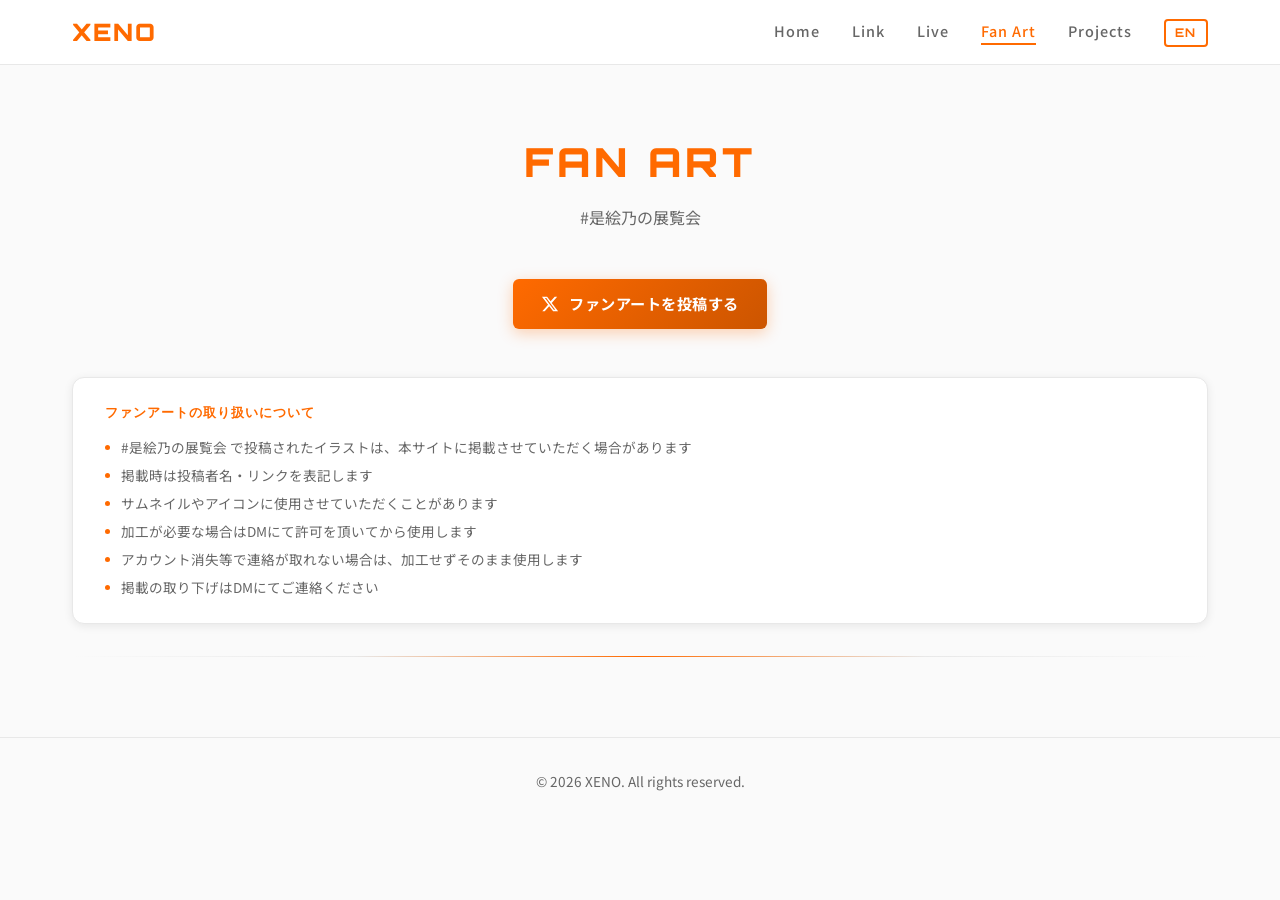
==== commit 53485bc6: "Add Projects page, move Synergy to /projects/synergy, add 狐疑遊戯 card - New /projects page as event hu" ====
--- a/fanart/index.html
+++ b/fanart/index.html
@@ -32,6 +32,7 @@
       <li><a href="/link">Link</a></li>
       <li><a href="/live">Live</a></li>
       <li><a href="/fanart" class="active">Fan Art</a></li>
+      <li><a href="/projects">Projects</a></li>
       <li><button id="lang-toggle" class="lang-toggle" onclick="setLang(getLang()==='ja'?'en':'ja')">EN</button></li>
     </ul>
   </nav>
--- a/css/style.css
+++ b/css/style.css
@@ -1815,6 +1815,132 @@
   }
 }
 
+/* ===== Projects Page ===== */
+.projects-page {
+  max-width: 900px;
+  margin: 0 auto;
+  padding: 8rem 2rem 5rem;
+}
+
+.projects-grid {
+  display: grid;
+  grid-template-columns: repeat(auto-fill, minmax(300px, 1fr));
+  gap: 1.5rem;
+}
+
+.project-card {
+  display: block;
+  background: var(--bg-card);
+  border: 1px solid var(--border);
+  border-radius: 12px;
+  overflow: hidden;
+  text-decoration: none;
+  color: var(--text);
+  box-shadow: 0 2px 10px var(--shadow);
+  transition: all 0.3s;
+}
+
+.project-card:hover {
+  transform: translateY(-6px);
+  border-color: rgba(255, 106, 0, 0.3);
+  box-shadow: 0 8px 30px rgba(255, 106, 0, 0.15);
+}
+
+.project-card-header {
+  padding: 2rem 1.5rem 1.5rem;
+  position: relative;
+}
+
+.project-card-tag {
+  display: inline-block;
+  font-family: 'Orbitron', sans-serif;
+  font-size: 0.65rem;
+  font-weight: 700;
+  text-transform: uppercase;
+  letter-spacing: 2px;
+  color: rgba(255, 255, 255, 0.8);
+  background: rgba(255, 255, 255, 0.15);
+  padding: 0.2rem 0.6rem;
+  border-radius: 20px;
+  margin-bottom: 0.8rem;
+}
+
+.project-card-title {
+  font-family: 'Orbitron', sans-serif;
+  font-size: 1.3rem;
+  font-weight: 900;
+  color: #fff;
+  letter-spacing: 2px;
+  text-shadow: 0 2px 10px rgba(0, 0, 0, 0.2);
+}
+
+.project-card-category {
+  font-size: 0.8rem;
+  color: rgba(255, 255, 255, 0.5);
+  letter-spacing: 1px;
+  margin-top: 0.3rem;
+}
+
+.project-card-body {
+  padding: 1.5rem;
+}
+
+.project-card-body p {
+  font-size: 0.9rem;
+  color: var(--text-dim);
+  margin-bottom: 1rem;
+  line-height: 1.7;
+}
+
+.project-card-link {
+  font-family: 'Orbitron', sans-serif;
+  font-size: 0.8rem;
+  font-weight: 700;
+  color: var(--orange);
+  letter-spacing: 1px;
+  transition: opacity 0.3s;
+}
+
+.project-card:hover .project-card-link {
+  opacity: 0.7;
+}
+
+.project-card-soon {
+  cursor: default;
+}
+
+.project-card-soon:hover {
+  transform: translateY(-3px);
+  border-color: var(--border);
+  box-shadow: 0 4px 15px var(--shadow);
+}
+
+.project-card-badge {
+  display: inline-block;
+  font-family: 'Orbitron', sans-serif;
+  font-size: 0.6rem;
+  font-weight: 700;
+  text-transform: uppercase;
+  letter-spacing: 2px;
+  color: #fff;
+  background: rgba(255, 255, 255, 0.2);
+  border: 1px solid rgba(255, 255, 255, 0.3);
+  padding: 0.2rem 0.7rem;
+  border-radius: 20px;
+  margin-left: 0.5rem;
+}
+
+.project-card-reading {
+  font-size: 0.8rem;
+  color: rgba(255, 255, 255, 0.7);
+  margin-top: 0.3rem;
+}
+
+.project-card-link-disabled {
+  color: var(--text-dim);
+  opacity: 0.6;
+}
+
 /* ===== Back to Top Button ===== */
 .back-to-top {
   position: fixed;
